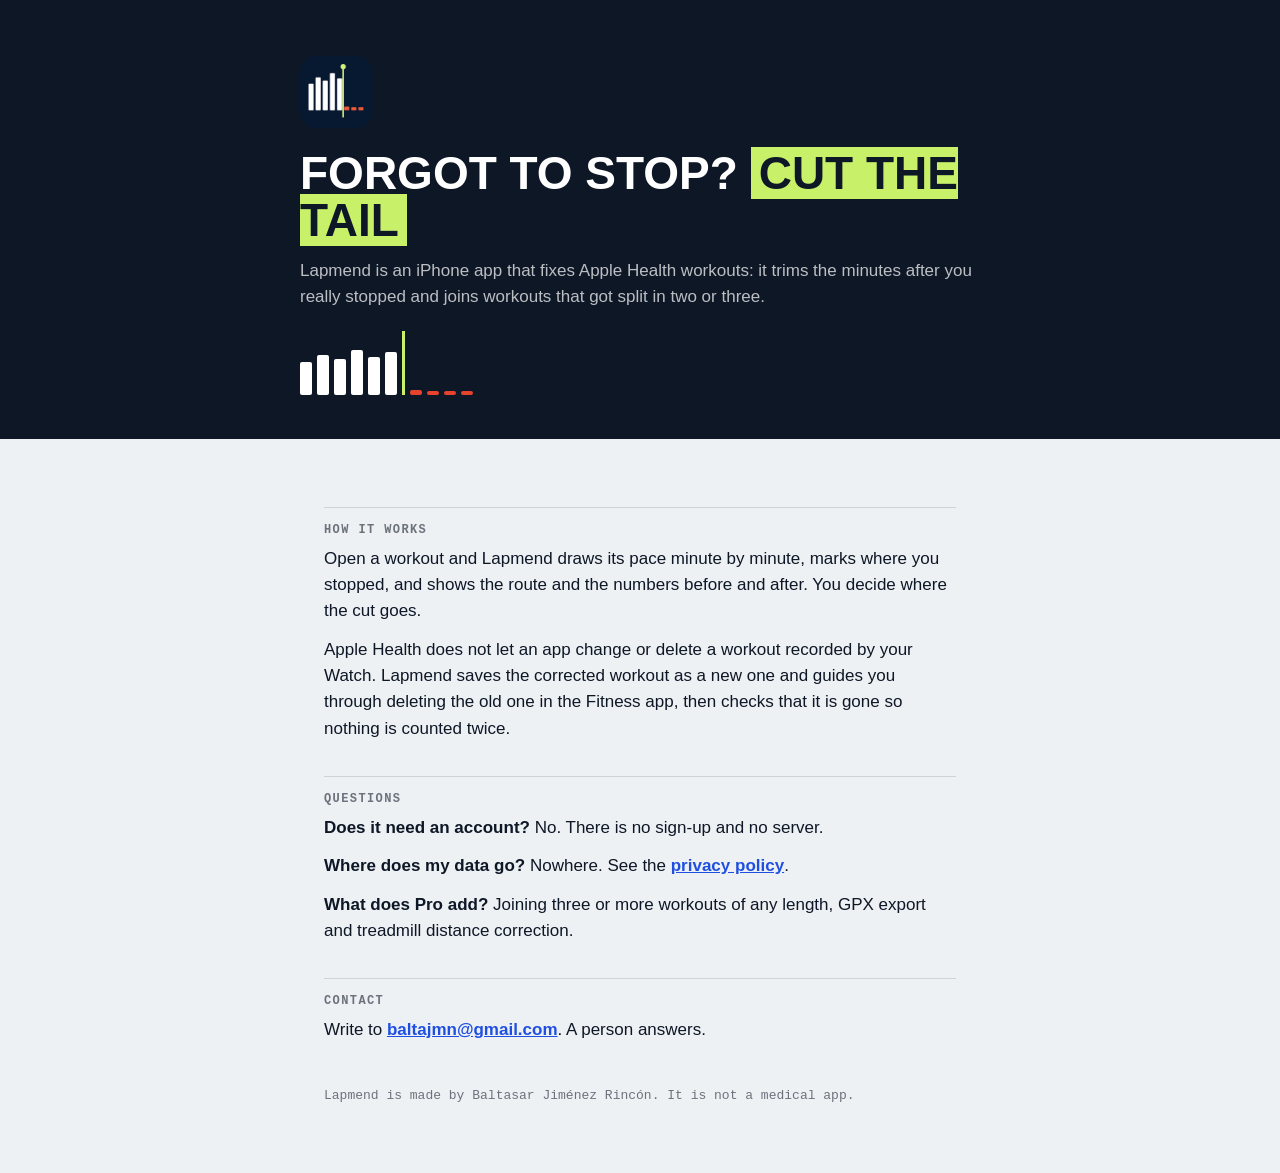
==== index.html @ 8d90bf5a "Web: landing, privacy and terms Co-Authored-By: Claude Opus 5.5 <noreply@anthropic.com>" ====
<!doctype html>
<html lang="en">
<meta charset="utf-8">
<meta name="viewport" content="width=device-width, initial-scale=1">
<title>Lapmend: trim and merge Apple Health workouts</title>
<meta name="description" content="Lapmend cuts the dead end off a workout you forgot to stop and joins workouts that got split, on your iPhone.">
<link rel="icon" href="/assets/icon-180.png">
<link rel="stylesheet" href="/assets/site.css">
<header><div>
  <img src="/assets/icon-180.png" alt="Lapmend icon">
  <h1>Forgot to stop? <b>Cut the tail</b></h1>
  <p>Lapmend is an iPhone app that fixes Apple Health workouts: it trims the minutes after you really stopped and joins workouts that got split in two or three.</p>
  <div class="bars"><i style="height:60%"></i><i style="height:74%"></i><i style="height:66%"></i><i style="height:82%"></i><i style="height:70%"></i><i style="height:78%"></i><u></u><i class="x" style="height:9%"></i><i class="x" style="height:6%"></i><i class="x" style="height:6%"></i><i class="x" style="height:6%"></i></div>
</div></header>
<main>
  <h2>How it works</h2>
  <p>Open a workout and Lapmend draws its pace minute by minute, marks where you stopped, and shows the route and the numbers before and after. You decide where the cut goes.</p>
  <p>Apple Health does not let an app change or delete a workout recorded by your Watch. Lapmend saves the corrected workout as a new one and guides you through deleting the old one in the Fitness app, then checks that it is gone so nothing is counted twice.</p>
  <h2>Questions</h2>
  <p><b>Does it need an account?</b> No. There is no sign-up and no server.</p>
  <p><b>Where does my data go?</b> Nowhere. See the <a href="/privacy/">privacy policy</a>.</p>
  <p><b>What does Pro add?</b> Joining three or more workouts of any length, GPX export and treadmill distance correction.</p>
  <h2>Contact</h2>
  <p>Write to <a href="mailto:baltajmn@gmail.com?subject=Lapmend">baltajmn@gmail.com</a>. A person answers.</p>
  <footer>Lapmend is made by Baltasar Jiménez Rincón. It is not a medical app.</footer>
</main>
</html>
---- assets/site.css ----
:root { --ink: #0E1726; --chalk: #EEF1F4; --keep: #1F4FE0; --cut: #E5432D; --lime: #C8F169; }
* { box-sizing: border-box; }
body { margin: 0; background: var(--chalk); color: var(--ink); font: 17px/1.55 -apple-system, "Helvetica Neue", Arial, sans-serif; }
header { background: var(--ink); color: #fff; padding: 56px 24px 44px; }
header div, main { max-width: 680px; margin: 0 auto; }
header img { width: 72px; height: 72px; border-radius: 16px; display: block; margin-bottom: 22px; }
h1 { font: 800 46px/1.02 "HelveticaNeue-CondensedBlack", "Arial Narrow", sans-serif; text-transform: uppercase; margin: 0 0 14px; }
h1 b { background: var(--lime); color: var(--ink); padding: 0 8px; }
header p { color: #ffffffb8; margin: 0; }
main { padding: 34px 24px 70px; }
h2 { font: 600 12px/1 Menlo, monospace; letter-spacing: 1.4px; text-transform: uppercase; color: #0E172694; margin: 34px 0 10px;
     padding-top: 16px; border-top: 1px solid #0E172624; }
p, li { margin: 0 0 12px; }
ul { padding-left: 20px; }
a { color: var(--keep); font-weight: 600; }
.bars { display: flex; align-items: flex-end; gap: 5px; height: 54px; margin-top: 30px; }
.bars i { width: 12px; background: #fff; border-radius: 2px; }
.bars i.x { background: var(--cut); }
.bars u { width: 3px; height: 64px; background: var(--lime); }
footer { font: 13px Menlo, monospace; color: #0E172694; margin-top: 44px; }
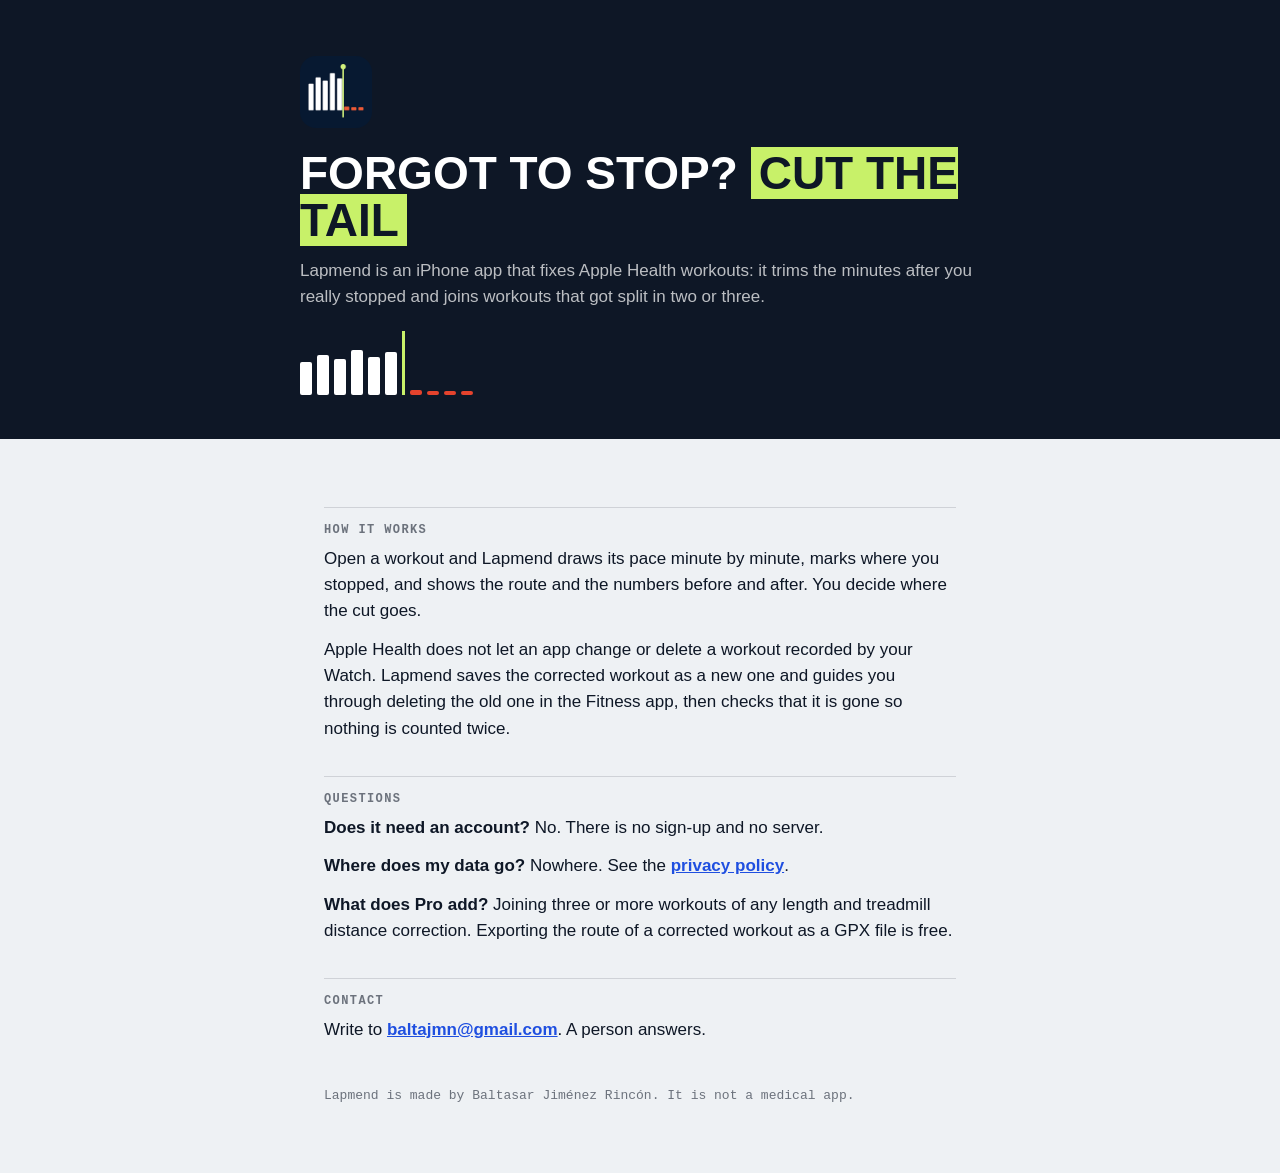
==== commit 59cea149: "Web: GPX export is free, wall origins as in the app Co-Authored-By: Claude Fable 5.2 <noreply@anthro" ====
--- a/index.html
+++ b/index.html
@@ -19,7 +19,7 @@
   <h2>Questions</h2>
   <p><b>Does it need an account?</b> No. There is no sign-up and no server.</p>
   <p><b>Where does my data go?</b> Nowhere. See the <a href="/privacy/">privacy policy</a>.</p>
-  <p><b>What does Pro add?</b> Joining three or more workouts of any length, GPX export and treadmill distance correction.</p>
+  <p><b>What does Pro add?</b> Joining three or more workouts of any length and treadmill distance correction. Exporting the route of a corrected workout as a GPX file is free.</p>
   <h2>Contact</h2>
   <p>Write to <a href="mailto:baltajmn@gmail.com?subject=Lapmend">baltajmn@gmail.com</a>. A person answers.</p>
   <footer>Lapmend is made by Baltasar Jiménez Rincón. It is not a medical app.</footer>
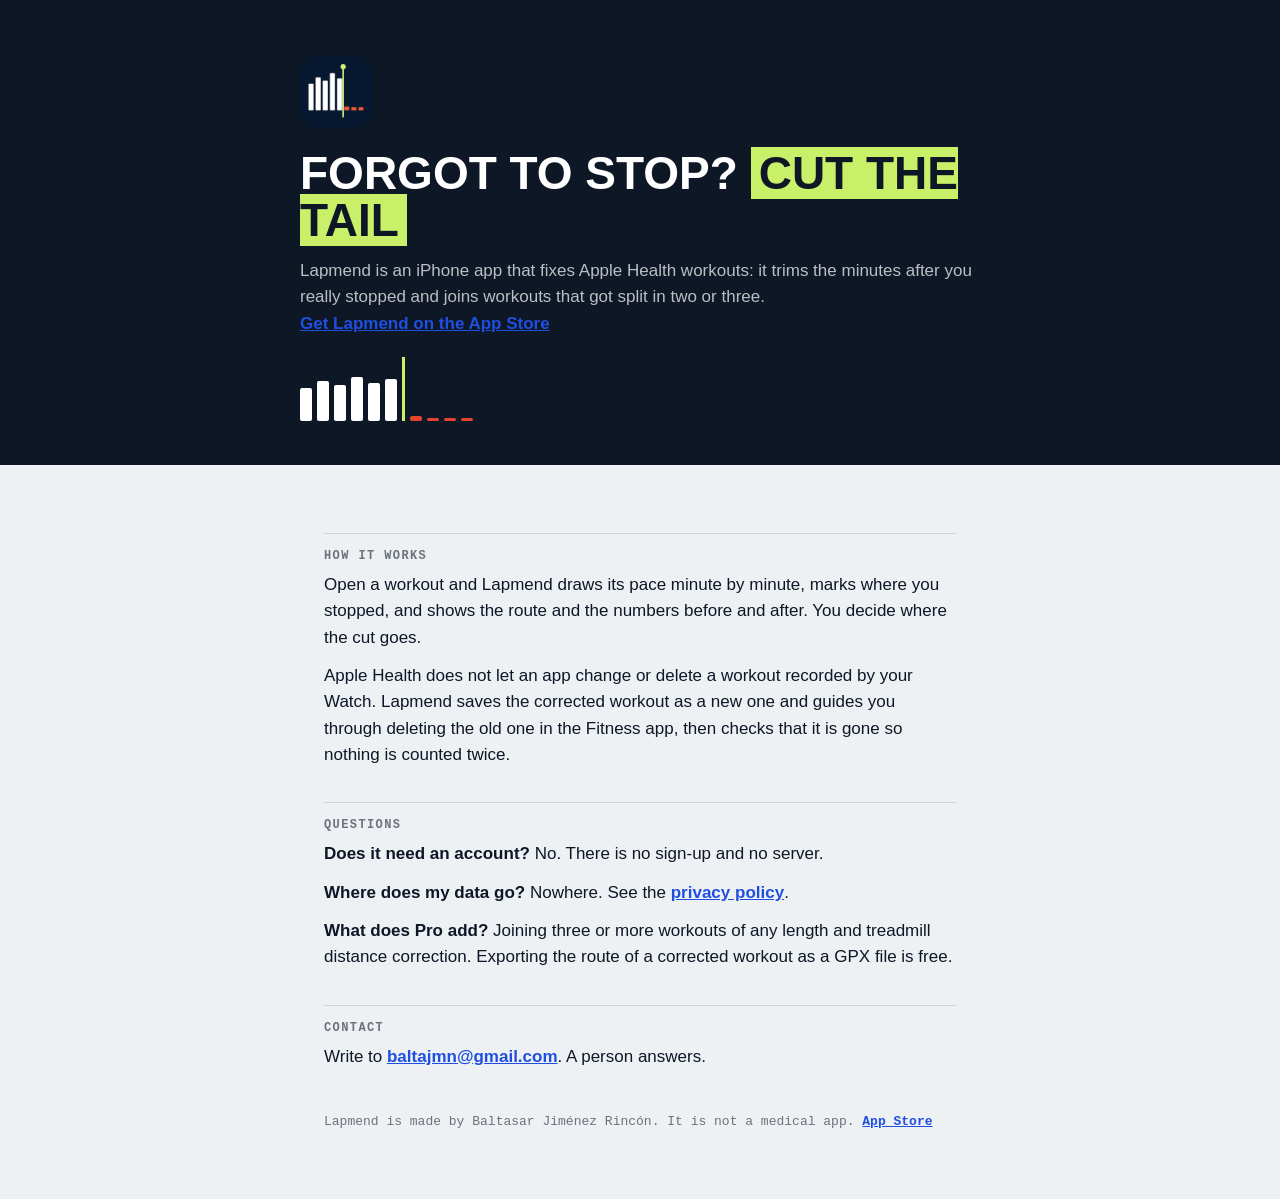
==== commit 72402eed: "Home: App Store link with campaign, sitemap, robots and IndexNow key The page had no way to install " ====
--- a/index.html
+++ b/index.html
@@ -3,6 +3,7 @@
 <meta charset="utf-8">
 <meta name="viewport" content="width=device-width, initial-scale=1">
 <title>Lapmend: trim and merge Apple Health workouts</title>
+<link rel="canonical" href="https://lapmend.baltajmn.dev/">
 <meta name="description" content="Lapmend cuts the dead end off a workout you forgot to stop and joins workouts that got split, on your iPhone.">
 <link rel="icon" href="/assets/icon-180.png">
 <link rel="stylesheet" href="/assets/site.css">
@@ -10,6 +11,7 @@
   <img src="/assets/icon-180.png" alt="Lapmend icon">
   <h1>Forgot to stop? <b>Cut the tail</b></h1>
   <p>Lapmend is an iPhone app that fixes Apple Health workouts: it trims the minutes after you really stopped and joins workouts that got split in two or three.</p>
+<p><a href="https://apps.apple.com/app/apple-store/id6835494207?pt=129564006&amp;ct=web-home&amp;mt=8">Get Lapmend on the App Store</a></p>
   <div class="bars"><i style="height:60%"></i><i style="height:74%"></i><i style="height:66%"></i><i style="height:82%"></i><i style="height:70%"></i><i style="height:78%"></i><u></u><i class="x" style="height:9%"></i><i class="x" style="height:6%"></i><i class="x" style="height:6%"></i><i class="x" style="height:6%"></i></div>
 </div></header>
 <main>
@@ -22,6 +24,6 @@
   <p><b>What does Pro add?</b> Joining three or more workouts of any length and treadmill distance correction. Exporting the route of a corrected workout as a GPX file is free.</p>
   <h2>Contact</h2>
   <p>Write to <a href="mailto:baltajmn@gmail.com?subject=Lapmend">baltajmn@gmail.com</a>. A person answers.</p>
-  <footer>Lapmend is made by Baltasar Jiménez Rincón. It is not a medical app.</footer>
+  <footer>Lapmend is made by Baltasar Jiménez Rincón. It is not a medical app. <a href="https://apps.apple.com/app/apple-store/id6835494207?pt=129564006&amp;ct=web-home&amp;mt=8">App Store</a></footer>
 </main>
 </html>
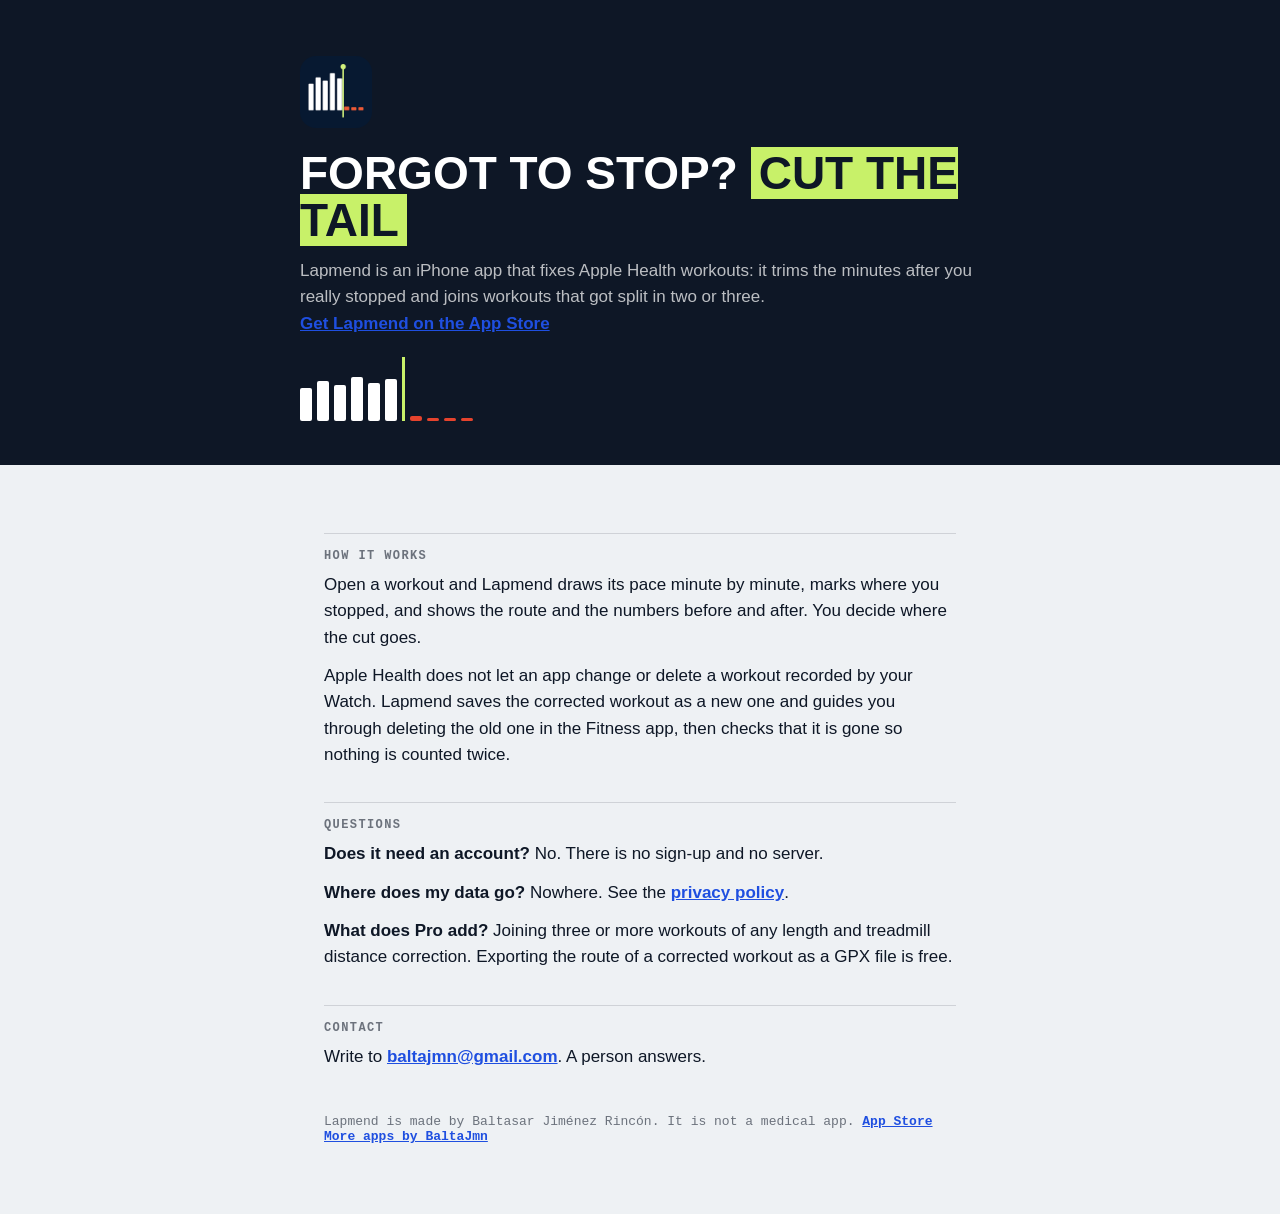
==== commit c0afcd9c: "Footer link to all apps at baltajmn.dev Co-Authored-By: Claude Opus 5.5 <noreply@anthropic.com>" ====
--- a/index.html
+++ b/index.html
@@ -24,6 +24,6 @@
   <p><b>What does Pro add?</b> Joining three or more workouts of any length and treadmill distance correction. Exporting the route of a corrected workout as a GPX file is free.</p>
   <h2>Contact</h2>
   <p>Write to <a href="mailto:baltajmn@gmail.com?subject=Lapmend">baltajmn@gmail.com</a>. A person answers.</p>
-  <footer>Lapmend is made by Baltasar Jiménez Rincón. It is not a medical app. <a href="https://apps.apple.com/app/apple-store/id6835494207?pt=129564006&amp;ct=web-home&amp;mt=8">App Store</a></footer>
+  <footer>Lapmend is made by Baltasar Jiménez Rincón. It is not a medical app. <a href="https://apps.apple.com/app/apple-store/id6835494207?pt=129564006&amp;ct=web-home&amp;mt=8">App Store</a> <a href="https://baltajmn.dev/">More apps by BaltaJmn</a></footer>
 </main>
 </html>
